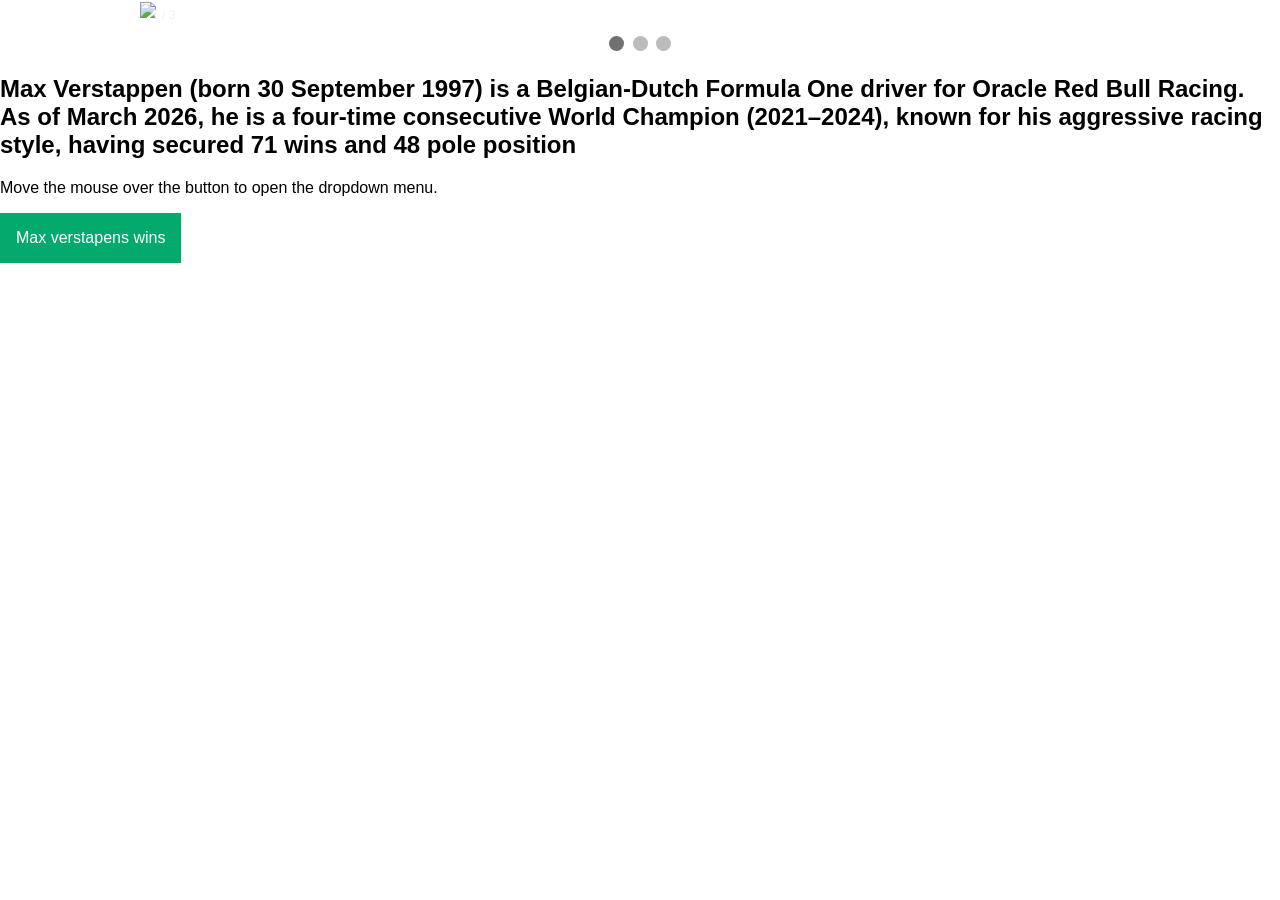
==== max.html @ d3faf70c "Add files via upload" ====
<!DOCTYPE html>
<html>
<head>
<meta name="viewport" content="width=device-width, initial-scale=1">

<style>
body {
  font-family: Verdana, sans-serif;
  margin: 0;
  background-image: url("mclarBG.jpg");
  background-size: cover;
  background-repeat: no-repeat;
  background-attachment: fixed;
}

* { box-sizing: border-box }
.mySlides { display: none }
img { vertical-align: middle; }

/* Slideshow container */
.slideshow-container {
  max-width: 1000px;
  position: relative;
  margin: auto;
}

/* Next & previous buttons */
.prev, .next {
  cursor: pointer;
  position: absolute;
  top: 50%;
  padding: 16px;
  color: white;
  font-weight: bold;
  font-size: 18px;
  transition: 0.6s ease;
  border-radius: 0 3px 3px 0;
  user-select: none;
}

.next {
  right: 0;
  border-radius: 3px 0 0 3px;
}

.prev:hover, .next:hover {
  background-color: rgba(0,0,0,0.8);
}

.text {
  color: #f2f2f2;
  font-size: 15px;
  padding: 8px 12px;
  position: absolute;
  bottom: 8px;
  width: 100%;
  text-align: center;
}

.numbertext {
  color: #f2f2f2;
  font-size: 12px;
  padding: 8px 12px;
  position: absolute;
  top: 0;
}

.dot {
  cursor: pointer;
  height: 15px;
  width: 15px;
  margin: 0 2px;
  background-color: #bbb;
  border-radius: 50%;
  display: inline-block;
  transition: background-color 0.6s ease;
}

.active, .dot:hover {
  background-color: #717171;
}

.fade {
  animation-name: fade;
  animation-duration: 1.5s;
}

@keyframes fade {
  from { opacity: .4 }
  to { opacity: 1 }
}

@media only screen and (max-width: 300px) {
  .prev, .next, .text { font-size: 11px }
}

/* Dropdown */
.dropbtn {
  background-color: #04AA6D;
  color: white;
  padding: 16px;
  font-size: 16px;
  border: none;
}

.dropdown {
  position: relative;
  display: inline-block;
}

.dropdown-content {
  display: none;
  position: absolute;
  background-color: #f1f1f1;
  min-width: 160px;
  box-shadow: 0px 8px 16px rgba(0,0,0,0.2);
  z-index: 1;
}

.dropdown-content a {
  color: black;
  padding: 12px 16px;
  text-decoration: none;
  display: block;
}

.dropdown-content a:hover { background-color: #ddd; }
.dropdown:hover .dropdown-content { display: block; }
.dropdown:hover .dropbtn { background-color: #3e8e41; }
</style>
</head>

<body>

<div class="slideshow-container">

  <div class="mySlides fade">
    <div class="numbertext">1 / 3</div>
    <img src="maxsloth.avif.avif" style="width:100%">
    <div class="text">sad lando n</div>
  </div>

  <a class="prev" onclick="plusSlides(-1)">❮</a>
  <a class="next" onclick="plusSlides(1)">❯</a>

</div>

<br>

<div style="text-align:center">
  <span class="dot" onclick="currentSlide(1)"></span>
  <span class="dot" onclick="currentSlide(2)"></span>
  <span class="dot" onclick="currentSlide(3)"></span>
</div>

<h2> Max Verstappen (born 30 September 1997) is a Belgian-Dutch Formula One driver for Oracle Red Bull Racing. As of March 2026, he is a four-time consecutive World Champion (2021–2024), known for his aggressive racing style, having secured 71 wins and 48 pole position </h2>

<script>
let slideIndex = 1;
showSlides(slideIndex);

function plusSlides(n) { showSlides(slideIndex += n); }
function currentSlide(n) { showSlides(slideIndex = n); }

function showSlides(n) {
  let i;
  let slides = document.getElementsByClassName("mySlides");
  let dots = document.getElementsByClassName("dot");
  if (n > slides.length) { slideIndex = 1 }
  if (n < 1) { slideIndex = slides.length }
  for (i = 0; i < slides.length; i++) {
    slides[i].style.display = "none";
  }
  for (i = 0; i < dots.length; i++) {
    dots[i].className = dots[i].className.replace(" active", "");
  }
  slides[slideIndex-1].style.display = "block";
  dots[slideIndex-1].className += " active";
}
</script>

<p>Move the mouse over the button to open the dropdown menu.</p>

<div class="dropdown">
  <button class="dropbtn">Max verstapens wins</button>
  <div class="dropdown-content">
    <a href="#">sao paulo 2022</a>
    <a href="#">mexico city 2023</a>
    <a href="#">Hungary 2024</a>
    <a href="#">britain 2024</a>
    <a href="#">monaco 2024</a>
    <a href="#">australia 2026</a>
    <a href="#">abu dhabi 2024</a>
    <a href="#">singapore 2025</a>
    <a href="#">neterlands 2025</a>
    <a href="#">miami 2024</a>
  </div>
</div>

</body>
</html>
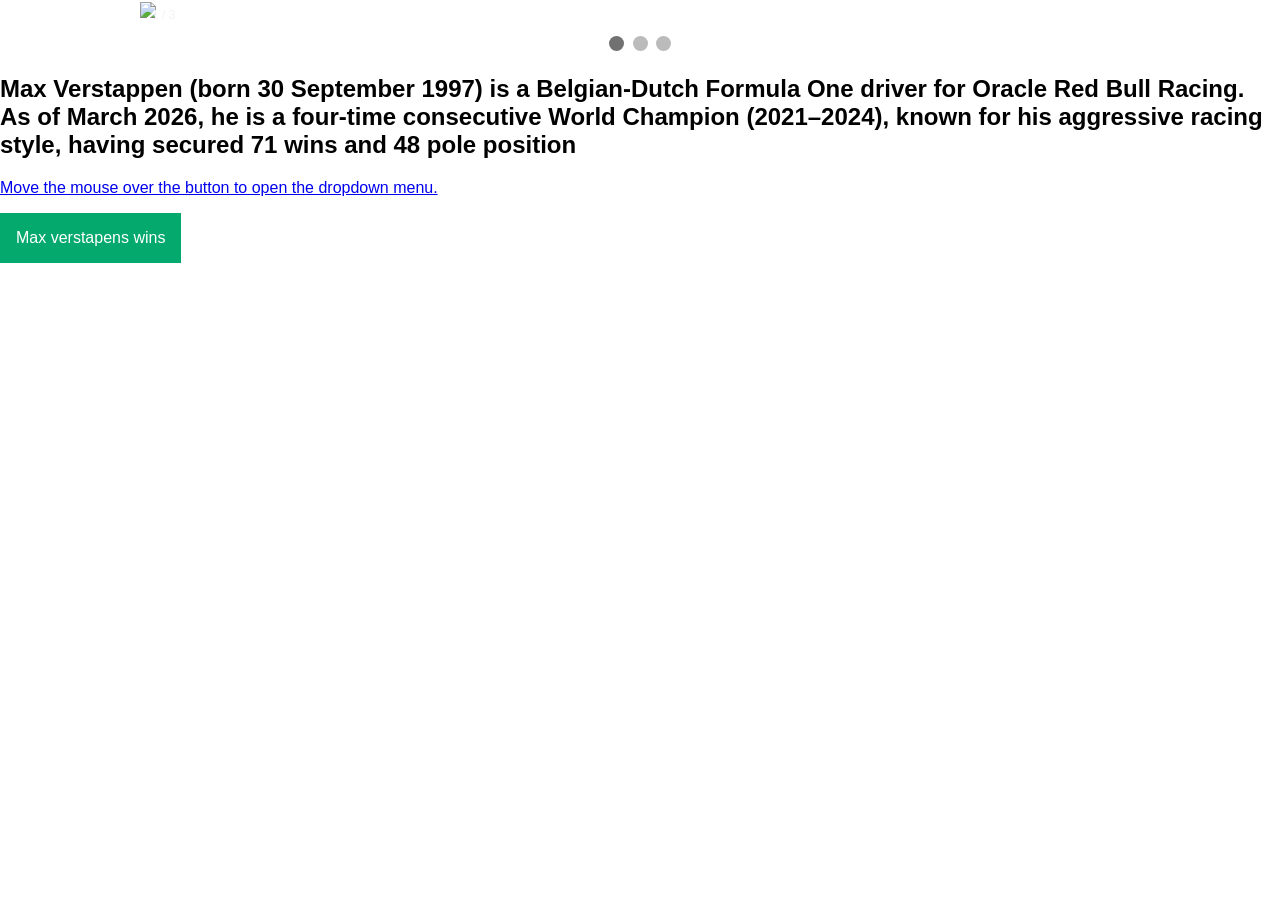
==== commit 72b87e1f: "Update max.html Fixing image hopefully" ====
--- a/max.html
+++ b/max.html
@@ -154,6 +154,8 @@
 </div>
 
 <h2> Max Verstappen (born 30 September 1997) is a Belgian-Dutch Formula One driver for Oracle Red Bull Racing. As of March 2026, he is a four-time consecutive World Champion (2021–2024), known for his aggressive racing style, having secured 71 wins and 48 pole position </h2>
+
+<a href= slothmax /a>
 
 <script>
 let slideIndex = 1;
@@ -193,7 +195,8 @@
     <a href="#">abu dhabi 2024</a>
     <a href="#">singapore 2025</a>
     <a href="#">neterlands 2025</a>
-    <a href="#">miami 2024</a>
+    <a href="#">miami 2024</a>
+    <a href="#">world chamipon 2024</a>
   </div>
 </div>
 
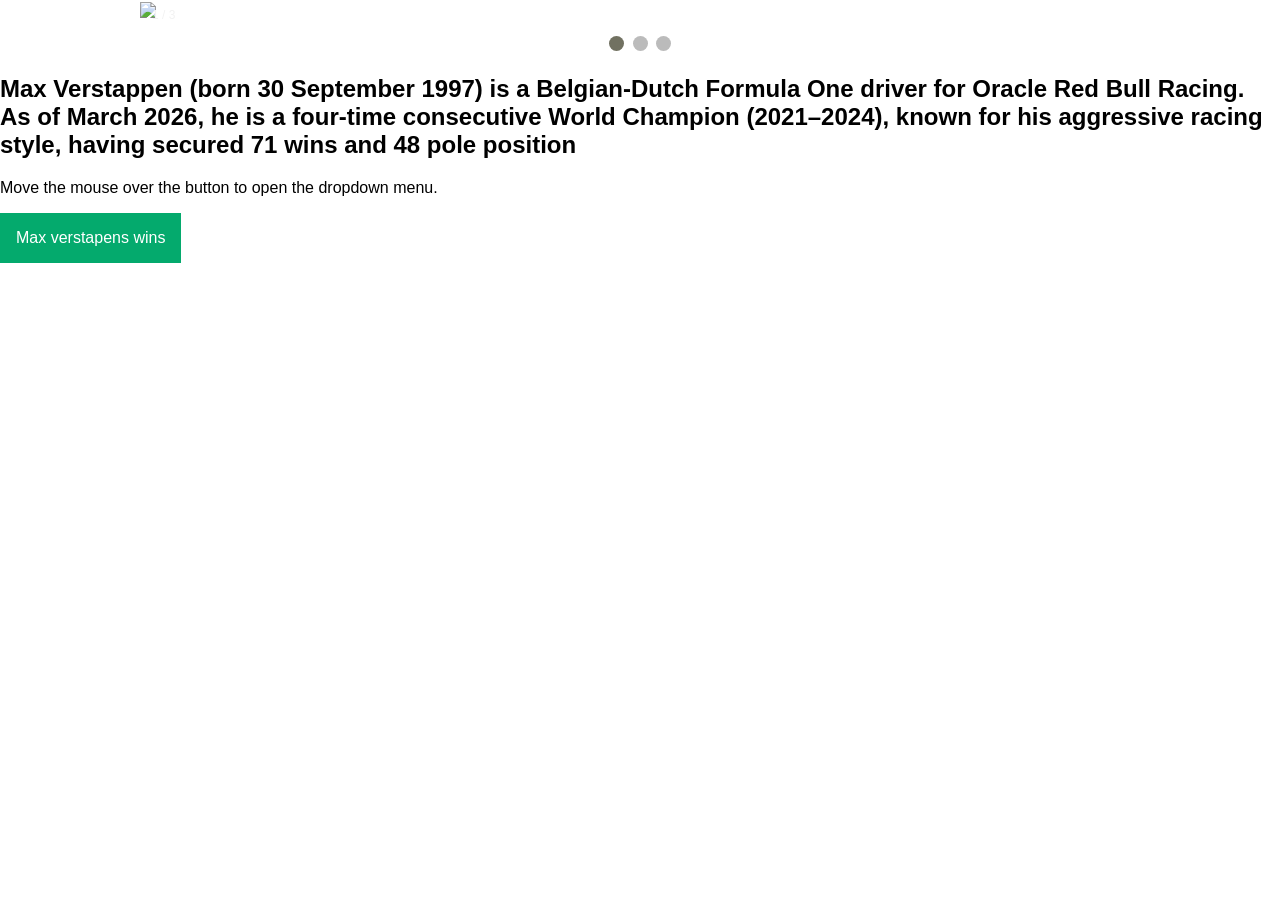
==== commit f98a28d9: "Update max.html PLEASE WORK I BEG" ====
--- a/max.html
+++ b/max.html
@@ -77,7 +77,7 @@
 }
 
 .active, .dot:hover {
-  background-color: #717171;
+  background-color: #717161;
 }
 
 .fade {
@@ -155,7 +155,6 @@
 
 <h2> Max Verstappen (born 30 September 1997) is a Belgian-Dutch Formula One driver for Oracle Red Bull Racing. As of March 2026, he is a four-time consecutive World Champion (2021–2024), known for his aggressive racing style, having secured 71 wins and 48 pole position </h2>
 
-<a href= slothmax /a>
 
 <script>
 let slideIndex = 1;
@@ -187,16 +186,15 @@
   <button class="dropbtn">Max verstapens wins</button>
   <div class="dropdown-content">
     <a href="#">sao paulo 2022</a>
-    <a href="#">mexico city 2023</a>
-    <a href="#">Hungary 2024</a>
+    <a href="#">mexico city 2023</a>
     <a href="#">britain 2024</a>
-    <a href="#">monaco 2024</a>
+    <a href="#">Monaco 2024</a>
     <a href="#">australia 2026</a>
     <a href="#">abu dhabi 2024</a>
-    <a href="#">singapore 2025</a>
+    <a href="#">Singapore 2025</a>
     <a href="#">neterlands 2025</a>
-    <a href="#">miami 2024</a>
-    <a href="#">world chamipon 2024</a>
+    <a href="#">Miami 2024</a>
+    <a href="#">world chamipon x4 </a>
   </div>
 </div>
 
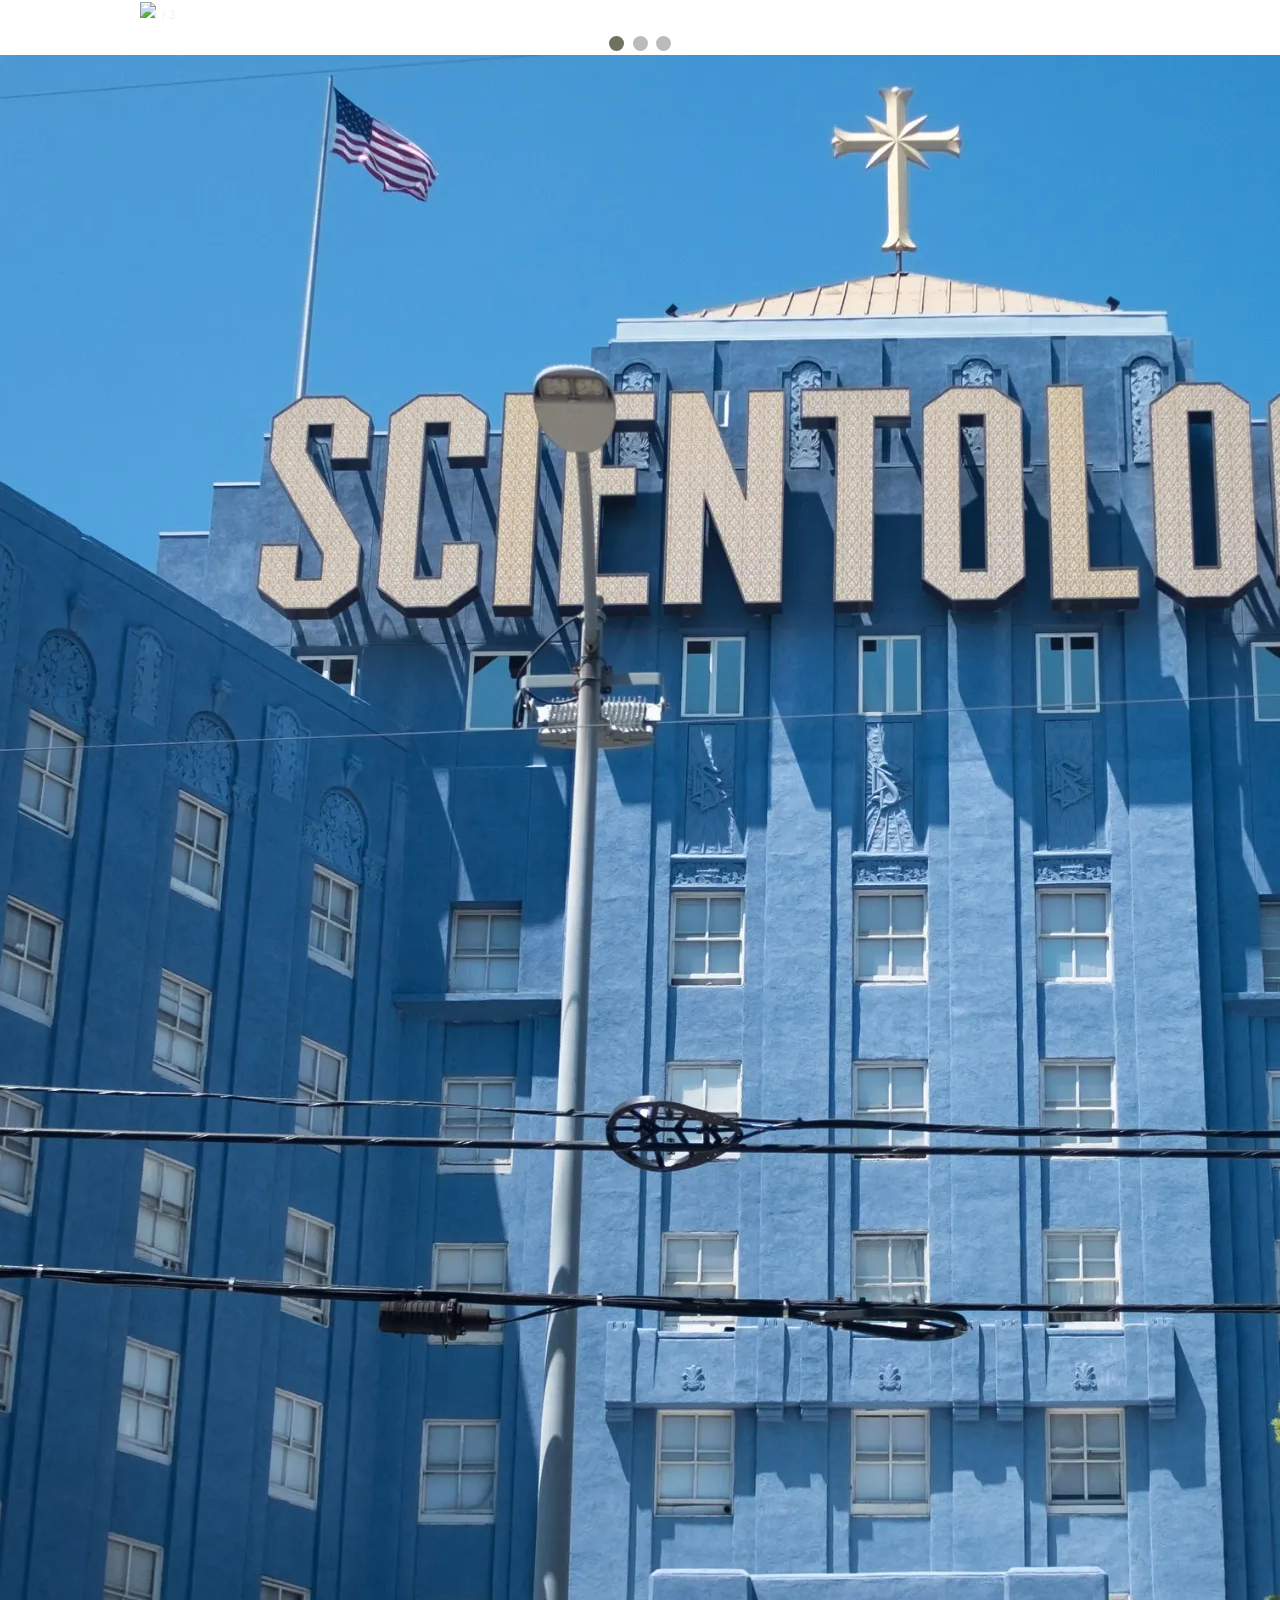
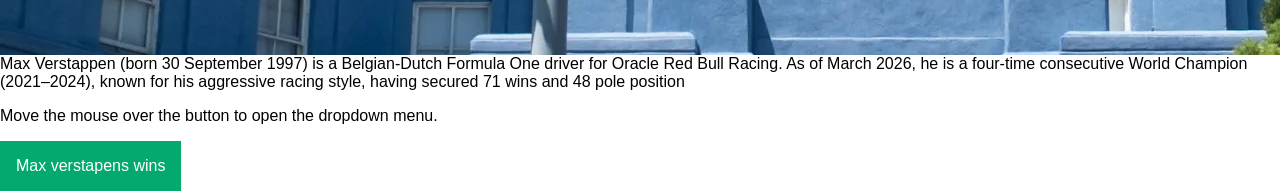
==== commit 62593c29: "Update max.html PLEASE PLEASE PLEASE PLEASE" ====
--- a/max.html
+++ b/max.html
@@ -152,6 +152,8 @@
   <span class="dot" onclick="currentSlide(2)"></span>
   <span class="dot" onclick="currentSlide(3)"></span>
 </div>
+
+ <img src="john.jpg.webp" width=
 
 <h2> Max Verstappen (born 30 September 1997) is a Belgian-Dutch Formula One driver for Oracle Red Bull Racing. As of March 2026, he is a four-time consecutive World Champion (2021–2024), known for his aggressive racing style, having secured 71 wins and 48 pole position </h2>
 
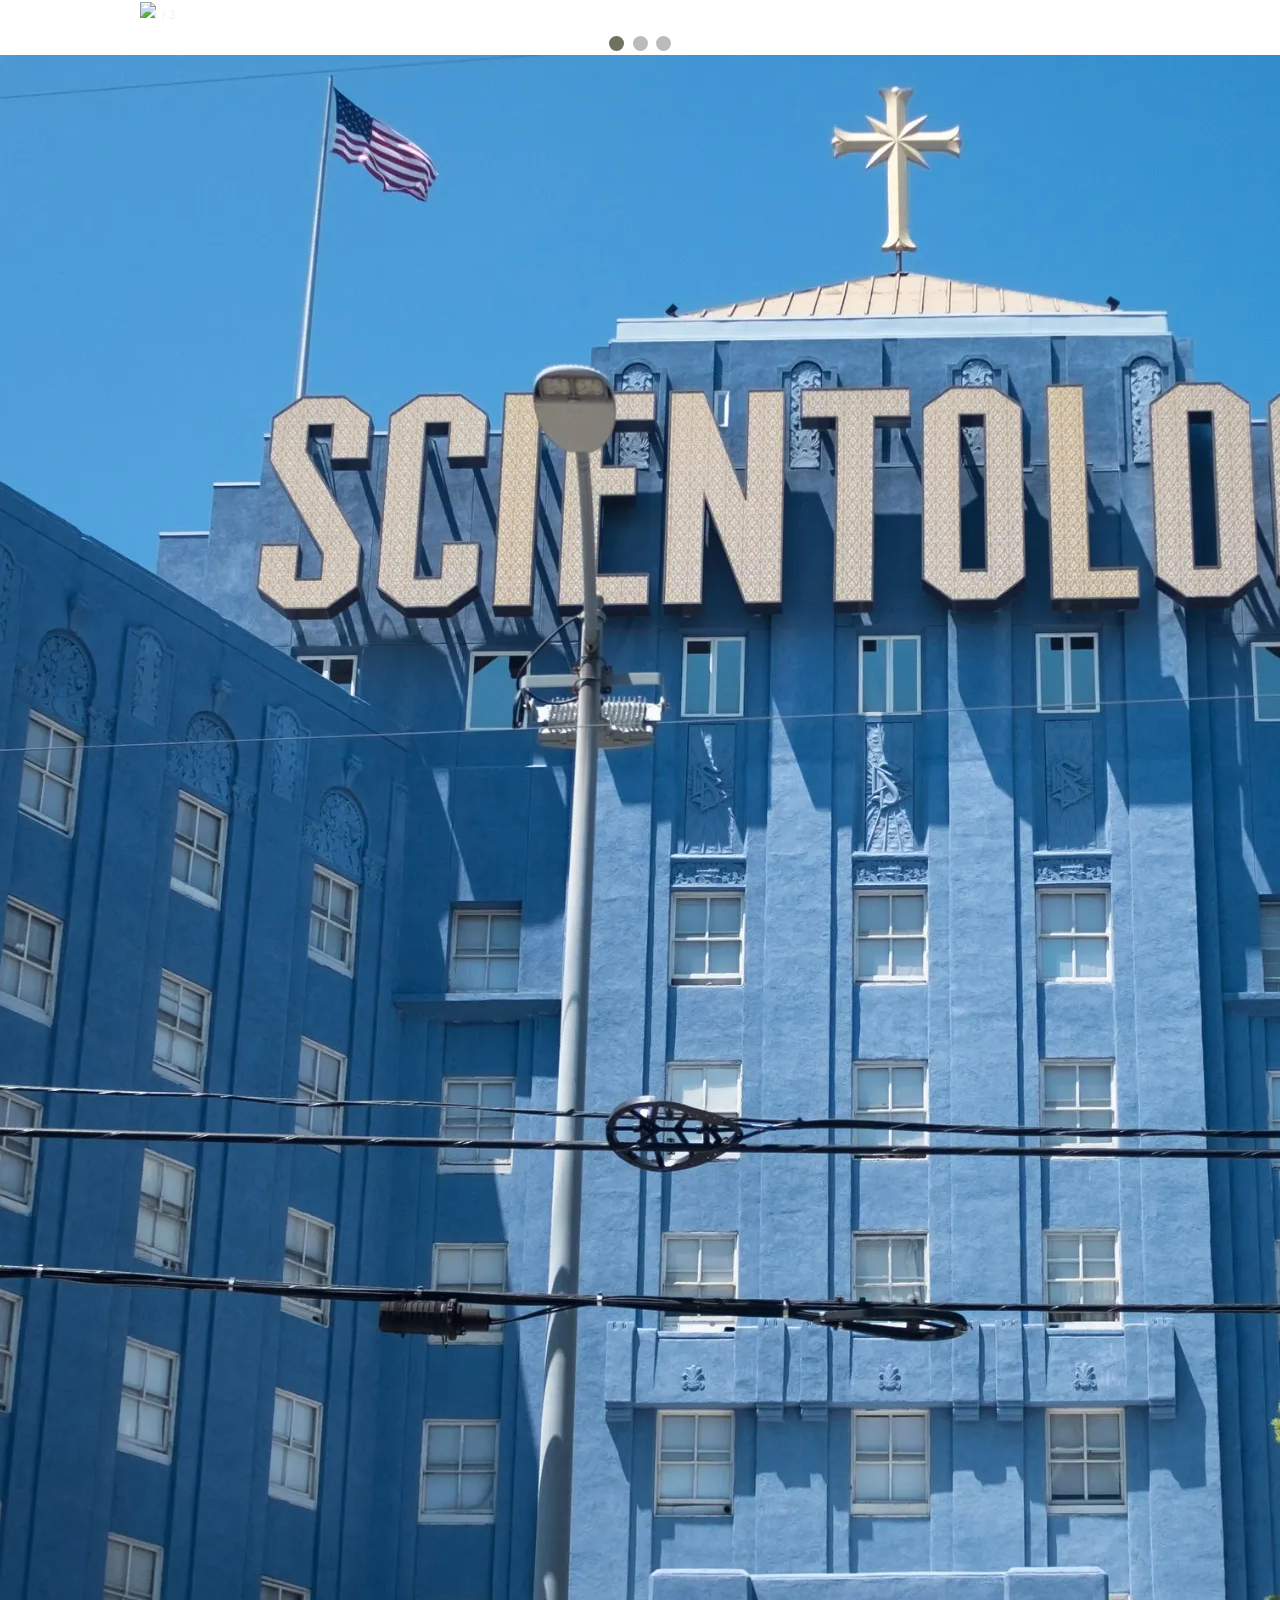
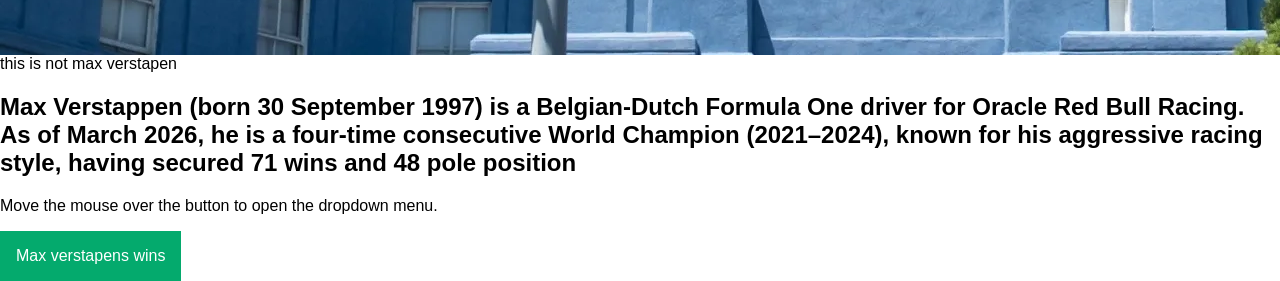
==== commit 7efdebdc: "Update max.html IT WOKERKEDDDDDDDDDDDD" ====
--- a/max.html
+++ b/max.html
@@ -154,7 +154,12 @@
 </div>
 
  <img src="john.jpg.webp" width=
-
+
+
+
+<h2> this is not max verstapen </h2>
+  
+  
 <h2> Max Verstappen (born 30 September 1997) is a Belgian-Dutch Formula One driver for Oracle Red Bull Racing. As of March 2026, he is a four-time consecutive World Champion (2021–2024), known for his aggressive racing style, having secured 71 wins and 48 pole position </h2>
 
 
